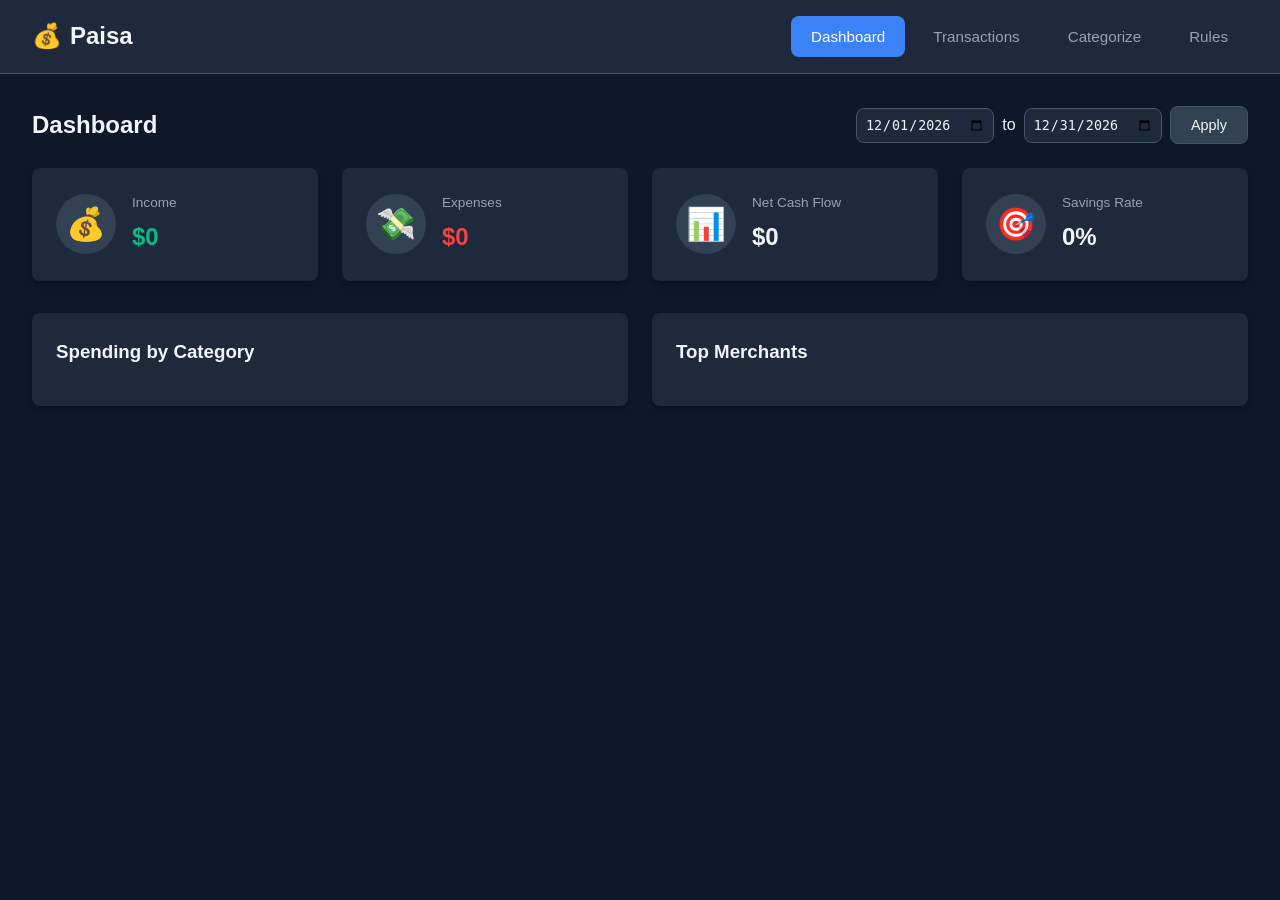
==== templates/index.html @ d26f718a "Initial commit: Paisa personal finance tracker Features: - PDF and CSV bank statement parsing - Auto" ====
<!DOCTYPE html>
<html lang="en">
<head>
    <meta charset="UTF-8">
    <meta name="viewport" content="width=device-width, initial-scale=1.0">
    <title>Paisa - Personal Finance Tracker</title>
    <link rel="stylesheet" href="/static/style.css">
</head>
<body>
    <div class="app">
        <!-- Header -->
        <header class="header">
            <div class="logo">
                <span class="logo-icon">💰</span>
                <span class="logo-text">Paisa</span>
            </div>
            <nav class="nav-tabs">
                <button class="nav-tab active" data-tab="dashboard">Dashboard</button>
                <button class="nav-tab" data-tab="transactions">Transactions</button>
                <button class="nav-tab" data-tab="categorize">Categorize</button>
                <button class="nav-tab" data-tab="rules">Rules</button>
            </nav>
        </header>

        <!-- Main Content -->
        <main class="main">
            <!-- Dashboard Tab -->
            <section id="dashboard" class="tab-content active">
                <div class="dashboard-header">
                    <h2>Dashboard</h2>
                    <div class="date-range">
                        <input type="date" id="dash-start-date" />
                        <span>to</span>
                        <input type="date" id="dash-end-date" />
                        <button class="btn btn-secondary" onclick="loadDashboard()">Apply</button>
                    </div>
                </div>
                
                <div class="summary-cards">
                    <div class="card income">
                        <div class="card-icon">💰</div>
                        <div class="card-content">
                            <div class="card-label">Income</div>
                            <div class="card-value" id="total-income">$0</div>
                        </div>
                    </div>
                    <div class="card expenses">
                        <div class="card-icon">💸</div>
                        <div class="card-content">
                            <div class="card-label">Expenses</div>
                            <div class="card-value" id="total-expenses">$0</div>
                        </div>
                    </div>
                    <div class="card net">
                        <div class="card-icon">📊</div>
                        <div class="card-content">
                            <div class="card-label">Net Cash Flow</div>
                            <div class="card-value" id="net-cashflow">$0</div>
                        </div>
                    </div>
                    <div class="card savings">
                        <div class="card-icon">🎯</div>
                        <div class="card-content">
                            <div class="card-label">Savings Rate</div>
                            <div class="card-value" id="savings-rate">0%</div>
                        </div>
                    </div>
                </div>

                <div class="dashboard-grid">
                    <div class="panel category-breakdown">
                        <h3>Spending by Category</h3>
                        <div id="category-list" class="category-list"></div>
                    </div>
                    <div class="panel top-merchants">
                        <h3>Top Merchants</h3>
                        <div id="merchant-list" class="merchant-list"></div>
                    </div>
                </div>
            </section>

            <!-- Transactions Tab -->
            <section id="transactions" class="tab-content">
                <div class="transactions-header">
                    <h2>Transactions</h2>
                    <button class="btn btn-primary" onclick="showUploadModal()">
                        📤 Import Statement
                    </button>
                </div>

                <div class="filters">
                    <input type="text" id="search-input" placeholder="Search transactions..." />
                    <input type="date" id="filter-start" />
                    <input type="date" id="filter-end" />
                    <select id="filter-category">
                        <option value="">All Categories</option>
                    </select>
                    <input type="number" id="filter-min" placeholder="Min $" />
                    <input type="number" id="filter-max" placeholder="Max $" />
                    <button class="btn btn-secondary" onclick="loadTransactions()">Filter</button>
                    <button class="btn btn-ghost" onclick="clearFilters()">Clear</button>
                </div>

                <div class="transactions-table-wrapper">
                    <table class="transactions-table">
                        <thead>
                            <tr>
                                <th><input type="checkbox" id="select-all" onchange="toggleSelectAll()" /></th>
                                <th>Date</th>
                                <th>Description</th>
                                <th>Category</th>
                                <th>Amount</th>
                                <th>Account</th>
                            </tr>
                        </thead>
                        <tbody id="transactions-body"></tbody>
                    </table>
                </div>

                <div class="bulk-actions" id="bulk-actions" style="display: none;">
                    <span id="selected-count">0 selected</span>
                    <select id="bulk-category">
                        <option value="">Set Category...</option>
                    </select>
                    <button class="btn btn-primary" onclick="bulkCategorize()">Apply</button>
                </div>
            </section>

            <!-- Categorize Tab -->
            <section id="categorize" class="tab-content">
                <div class="categorize-header">
                    <h2>Uncategorized Transactions</h2>
                    <span id="uncategorized-count" class="badge">0</span>
                </div>
                <p class="help-text">Review and categorize transactions. Creating rules will auto-categorize future imports.</p>
                
                <div id="uncategorized-list" class="uncategorized-list"></div>
            </section>

            <!-- Rules Tab -->
            <section id="rules" class="tab-content">
                <div class="rules-header">
                    <h2>Categorization Rules</h2>
                    <button class="btn btn-primary" onclick="showAddRuleModal()">+ Add Rule</button>
                </div>
                <p class="help-text">Rules automatically categorize transactions when you import statements.</p>
                
                <div id="rules-list" class="rules-list"></div>
            </section>
        </main>

        <!-- Upload Modal -->
        <div id="upload-modal" class="modal">
            <div class="modal-content">
                <div class="modal-header">
                    <h3>Import Statement</h3>
                    <button class="close-btn" onclick="hideUploadModal()">&times;</button>
                </div>
                <div class="modal-body">
                    <div class="drop-zone" id="drop-zone">
                        <div class="drop-zone-content">
                            <span class="drop-icon">📁</span>
                            <p>Drag & drop your bank statement here</p>
                            <p class="small">or click to browse</p>
                            <p class="supported">Supports: PDF, CSV, Excel</p>
                        </div>
                        <input type="file" id="file-input" accept=".csv,.pdf,.xlsx,.xls" />
                    </div>
                    <div id="upload-status" class="upload-status"></div>
                </div>
            </div>
        </div>

        <!-- Add Rule Modal -->
        <div id="rule-modal" class="modal">
            <div class="modal-content">
                <div class="modal-header">
                    <h3>Add Categorization Rule</h3>
                    <button class="close-btn" onclick="hideRuleModal()">&times;</button>
                </div>
                <div class="modal-body">
                    <div class="form-group">
                        <label>Pattern (case-insensitive)</label>
                        <input type="text" id="rule-pattern" placeholder="e.g., STARBUCKS" />
                        <small>Matches if transaction description contains this text</small>
                    </div>
                    <div class="form-group">
                        <label>Category</label>
                        <select id="rule-category"></select>
                    </div>
                    <div class="form-group">
                        <label>
                            <input type="checkbox" id="rule-apply-existing" checked />
                            Apply to existing uncategorized transactions
                        </label>
                    </div>
                    <button class="btn btn-primary" onclick="saveRule()">Save Rule</button>
                </div>
            </div>
        </div>

        <!-- Category Picker Modal -->
        <div id="category-modal" class="modal">
            <div class="modal-content modal-small">
                <div class="modal-header">
                    <h3>Select Category</h3>
                    <button class="close-btn" onclick="hideCategoryModal()">&times;</button>
                </div>
                <div class="modal-body">
                    <div id="category-picker" class="category-picker"></div>
                </div>
            </div>
        </div>
    </div>

    <script src="/static/app.js"></script>
</body>
</html>
---- static/style.css ----
/* Paisa - Personal Finance Tracker CSS */

:root {
    --bg-primary: #0f172a;
    --bg-secondary: #1e293b;
    --bg-card: #334155;
    --text-primary: #f1f5f9;
    --text-secondary: #94a3b8;
    --accent: #3b82f6;
    --accent-hover: #2563eb;
    --success: #10b981;
    --danger: #ef4444;
    --warning: #f59e0b;
    --border: #475569;
    --radius: 8px;
    --shadow: 0 4px 6px -1px rgba(0, 0, 0, 0.3);
}

* {
    margin: 0;
    padding: 0;
    box-sizing: border-box;
}

body {
    font-family: -apple-system, BlinkMacSystemFont, 'Segoe UI', Roboto, 'Helvetica Neue', Arial, sans-serif;
    background: var(--bg-primary);
    color: var(--text-primary);
    line-height: 1.6;
}

.app {
    min-height: 100vh;
    display: flex;
    flex-direction: column;
}

/* Header */
.header {
    background: var(--bg-secondary);
    padding: 1rem 2rem;
    display: flex;
    justify-content: space-between;
    align-items: center;
    border-bottom: 1px solid var(--border);
    position: sticky;
    top: 0;
    z-index: 100;
}

.logo {
    display: flex;
    align-items: center;
    gap: 0.5rem;
}

.logo-icon {
    font-size: 1.5rem;
}

.logo-text {
    font-size: 1.5rem;
    font-weight: 700;
    color: var(--text-primary);
}

.nav-tabs {
    display: flex;
    gap: 0.5rem;
}

.nav-tab {
    background: transparent;
    border: none;
    color: var(--text-secondary);
    padding: 0.75rem 1.25rem;
    border-radius: var(--radius);
    cursor: pointer;
    font-size: 0.95rem;
    transition: all 0.2s;
}

.nav-tab:hover {
    background: var(--bg-card);
    color: var(--text-primary);
}

.nav-tab.active {
    background: var(--accent);
    color: white;
}

/* Main Content */
.main {
    flex: 1;
    padding: 2rem;
    max-width: 1400px;
    margin: 0 auto;
    width: 100%;
}

.tab-content {
    display: none;
}

.tab-content.active {
    display: block;
}

/* Buttons */
.btn {
    padding: 0.625rem 1.25rem;
    border-radius: var(--radius);
    border: none;
    cursor: pointer;
    font-size: 0.9rem;
    font-weight: 500;
    transition: all 0.2s;
    display: inline-flex;
    align-items: center;
    gap: 0.5rem;
}

.btn-primary {
    background: var(--accent);
    color: white;
}

.btn-primary:hover {
    background: var(--accent-hover);
}

.btn-secondary {
    background: var(--bg-card);
    color: var(--text-primary);
    border: 1px solid var(--border);
}

.btn-secondary:hover {
    background: var(--border);
}

.btn-ghost {
    background: transparent;
    color: var(--text-secondary);
}

.btn-ghost:hover {
    color: var(--text-primary);
}

.btn-danger {
    background: var(--danger);
    color: white;
}

.btn-sm {
    padding: 0.375rem 0.75rem;
    font-size: 0.8rem;
}

/* Cards */
.summary-cards {
    display: grid;
    grid-template-columns: repeat(auto-fit, minmax(220px, 1fr));
    gap: 1.5rem;
    margin-bottom: 2rem;
}

.card {
    background: var(--bg-secondary);
    padding: 1.5rem;
    border-radius: var(--radius);
    display: flex;
    align-items: center;
    gap: 1rem;
    box-shadow: var(--shadow);
}

.card-icon {
    font-size: 2rem;
    background: var(--bg-card);
    width: 60px;
    height: 60px;
    border-radius: 50%;
    display: flex;
    align-items: center;
    justify-content: center;
}

.card-label {
    color: var(--text-secondary);
    font-size: 0.85rem;
    margin-bottom: 0.25rem;
}

.card-value {
    font-size: 1.5rem;
    font-weight: 700;
}

.card.income .card-value { color: var(--success); }
.card.expenses .card-value { color: var(--danger); }
.card.net .card-value.positive { color: var(--success); }
.card.net .card-value.negative { color: var(--danger); }

/* Dashboard */
.dashboard-header {
    display: flex;
    justify-content: space-between;
    align-items: center;
    margin-bottom: 1.5rem;
}

.date-range {
    display: flex;
    align-items: center;
    gap: 0.5rem;
}

.date-range input {
    background: var(--bg-secondary);
    border: 1px solid var(--border);
    color: var(--text-primary);
    padding: 0.5rem;
    border-radius: var(--radius);
}

.dashboard-grid {
    display: grid;
    grid-template-columns: repeat(auto-fit, minmax(400px, 1fr));
    gap: 1.5rem;
}

.panel {
    background: var(--bg-secondary);
    padding: 1.5rem;
    border-radius: var(--radius);
    box-shadow: var(--shadow);
}

.panel h3 {
    margin-bottom: 1rem;
    color: var(--text-primary);
}

/* Category List */
.category-list, .merchant-list {
    display: flex;
    flex-direction: column;
    gap: 0.75rem;
    max-height: 400px;
    overflow-y: auto;
}

.category-item, .merchant-item {
    display: flex;
    align-items: center;
    gap: 1rem;
    padding: 0.75rem;
    background: var(--bg-card);
    border-radius: var(--radius);
}

.category-icon {
    font-size: 1.25rem;
}

.category-name, .merchant-name {
    flex: 1;
}

.category-amount, .merchant-amount {
    font-weight: 600;
    color: var(--text-primary);
}

.category-bar {
    height: 4px;
    background: var(--border);
    border-radius: 2px;
    overflow: hidden;
    margin-top: 0.5rem;
}

.category-bar-fill {
    height: 100%;
    border-radius: 2px;
    transition: width 0.3s;
}

/* Transactions */
.transactions-header {
    display: flex;
    justify-content: space-between;
    align-items: center;
    margin-bottom: 1.5rem;
}

.filters {
    display: flex;
    gap: 0.75rem;
    flex-wrap: wrap;
    margin-bottom: 1.5rem;
    padding: 1rem;
    background: var(--bg-secondary);
    border-radius: var(--radius);
}

.filters input, .filters select {
    background: var(--bg-card);
    border: 1px solid var(--border);
    color: var(--text-primary);
    padding: 0.5rem 0.75rem;
    border-radius: var(--radius);
    font-size: 0.9rem;
}

.filters input::placeholder {
    color: var(--text-secondary);
}

#search-input {
    flex: 1;
    min-width: 200px;
}

.transactions-table-wrapper {
    background: var(--bg-secondary);
    border-radius: var(--radius);
    overflow: hidden;
}

.transactions-table {
    width: 100%;
    border-collapse: collapse;
}

.transactions-table th,
.transactions-table td {
    padding: 1rem;
    text-align: left;
    border-bottom: 1px solid var(--border);
}

.transactions-table th {
    background: var(--bg-card);
    color: var(--text-secondary);
    font-weight: 500;
    font-size: 0.85rem;
    text-transform: uppercase;
    letter-spacing: 0.05em;
}

.transactions-table tbody tr:hover {
    background: var(--bg-card);
}

.amount-debit {
    color: var(--danger);
}

.amount-credit {
    color: var(--success);
}

.category-badge {
    display: inline-flex;
    align-items: center;
    gap: 0.375rem;
    padding: 0.25rem 0.75rem;
    background: var(--bg-card);
    border-radius: 999px;
    font-size: 0.85rem;
    cursor: pointer;
    border: 1px solid transparent;
    transition: all 0.2s;
}

.category-badge:hover {
    border-color: var(--accent);
}

.bulk-actions {
    display: flex;
    align-items: center;
    gap: 1rem;
    padding: 1rem;
    background: var(--bg-secondary);
    border-radius: var(--radius);
    margin-top: 1rem;
}

/* Uncategorized List */
.categorize-header {
    display: flex;
    align-items: center;
    gap: 1rem;
    margin-bottom: 0.5rem;
}

.badge {
    background: var(--warning);
    color: white;
    padding: 0.25rem 0.75rem;
    border-radius: 999px;
    font-size: 0.85rem;
    font-weight: 600;
}

.help-text {
    color: var(--text-secondary);
    margin-bottom: 1.5rem;
}

.uncategorized-list {
    display: flex;
    flex-direction: column;
    gap: 1rem;
}

.uncategorized-item {
    background: var(--bg-secondary);
    padding: 1.25rem;
    border-radius: var(--radius);
    display: grid;
    grid-template-columns: 1fr auto auto;
    gap: 1rem;
    align-items: center;
}

.tx-details {
    display: flex;
    flex-direction: column;
    gap: 0.25rem;
}

.tx-description {
    font-weight: 500;
}

.tx-meta {
    color: var(--text-secondary);
    font-size: 0.85rem;
}

.tx-amount {
    font-size: 1.1rem;
    font-weight: 600;
}

.tx-actions {
    display: flex;
    gap: 0.5rem;
}

/* Rules List */
.rules-header {
    display: flex;
    justify-content: space-between;
    align-items: center;
    margin-bottom: 0.5rem;
}

.rules-list {
    display: flex;
    flex-direction: column;
    gap: 0.75rem;
}

.rule-item {
    background: var(--bg-secondary);
    padding: 1rem 1.25rem;
    border-radius: var(--radius);
    display: flex;
    justify-content: space-between;
    align-items: center;
}

.rule-pattern {
    font-family: 'Monaco', 'Menlo', monospace;
    background: var(--bg-card);
    padding: 0.25rem 0.5rem;
    border-radius: 4px;
    font-size: 0.9rem;
}

.rule-arrow {
    color: var(--text-secondary);
    margin: 0 1rem;
}

.rule-match-count {
    color: var(--text-secondary);
    font-size: 0.85rem;
}

/* Modal */
.modal {
    display: none;
    position: fixed;
    top: 0;
    left: 0;
    right: 0;
    bottom: 0;
    background: rgba(0, 0, 0, 0.7);
    z-index: 1000;
    align-items: center;
    justify-content: center;
}

.modal.show {
    display: flex;
}

.modal-content {
    background: var(--bg-secondary);
    border-radius: var(--radius);
    width: 100%;
    max-width: 500px;
    max-height: 90vh;
    overflow-y: auto;
}

.modal-small {
    max-width: 350px;
}

.modal-header {
    display: flex;
    justify-content: space-between;
    align-items: center;
    padding: 1rem 1.5rem;
    border-bottom: 1px solid var(--border);
}

.close-btn {
    background: none;
    border: none;
    color: var(--text-secondary);
    font-size: 1.5rem;
    cursor: pointer;
    line-height: 1;
}

.close-btn:hover {
    color: var(--text-primary);
}

.modal-body {
    padding: 1.5rem;
}

/* Drop Zone */
.drop-zone {
    border: 2px dashed var(--border);
    border-radius: var(--radius);
    padding: 3rem 2rem;
    text-align: center;
    cursor: pointer;
    transition: all 0.2s;
    position: relative;
}

.drop-zone:hover, .drop-zone.drag-over {
    border-color: var(--accent);
    background: rgba(59, 130, 246, 0.1);
}

.drop-zone input {
    position: absolute;
    width: 100%;
    height: 100%;
    top: 0;
    left: 0;
    opacity: 0;
    cursor: pointer;
}

.drop-icon {
    font-size: 3rem;
    display: block;
    margin-bottom: 1rem;
}

.drop-zone p {
    color: var(--text-secondary);
}

.drop-zone .small {
    font-size: 0.85rem;
}

.drop-zone .supported {
    margin-top: 1rem;
    font-size: 0.8rem;
    color: var(--text-secondary);
}

.upload-status {
    margin-top: 1rem;
    padding: 1rem;
    border-radius: var(--radius);
    display: none;
}

.upload-status.success {
    display: block;
    background: rgba(16, 185, 129, 0.2);
    color: var(--success);
}

.upload-status.error {
    display: block;
    background: rgba(239, 68, 68, 0.2);
    color: var(--danger);
}

.upload-status.loading {
    display: block;
    background: rgba(59, 130, 246, 0.2);
    color: var(--accent);
}

/* Form */
.form-group {
    margin-bottom: 1.25rem;
}

.form-group label {
    display: block;
    margin-bottom: 0.5rem;
    font-weight: 500;
}

.form-group input[type="text"],
.form-group select {
    width: 100%;
    background: var(--bg-card);
    border: 1px solid var(--border);
    color: var(--text-primary);
    padding: 0.75rem;
    border-radius: var(--radius);
    font-size: 1rem;
}

.form-group small {
    color: var(--text-secondary);
    font-size: 0.8rem;
    margin-top: 0.25rem;
    display: block;
}

.form-group input[type="checkbox"] {
    margin-right: 0.5rem;
}

/* Category Picker */
.category-picker {
    display: grid;
    grid-template-columns: repeat(2, 1fr);
    gap: 0.5rem;
}

.category-picker-item {
    display: flex;
    align-items: center;
    gap: 0.5rem;
    padding: 0.625rem 0.75rem;
    background: var(--bg-card);
    border: 1px solid transparent;
    border-radius: var(--radius);
    cursor: pointer;
    transition: all 0.2s;
}

.category-picker-item:hover {
    border-color: var(--accent);
}

/* Scrollbar */
::-webkit-scrollbar {
    width: 8px;
    height: 8px;
}

::-webkit-scrollbar-track {
    background: var(--bg-primary);
}

::-webkit-scrollbar-thumb {
    background: var(--border);
    border-radius: 4px;
}

::-webkit-scrollbar-thumb:hover {
    background: var(--text-secondary);
}

/* Responsive */
@media (max-width: 768px) {
    .header {
        flex-direction: column;
        gap: 1rem;
    }
    
    .nav-tabs {
        width: 100%;
        overflow-x: auto;
    }
    
    .main {
        padding: 1rem;
    }
    
    .dashboard-grid {
        grid-template-columns: 1fr;
    }
    
    .filters {
        flex-direction: column;
    }
    
    .uncategorized-item {
        grid-template-columns: 1fr;
    }
    
    .tx-actions {
        justify-content: flex-end;
    }
}
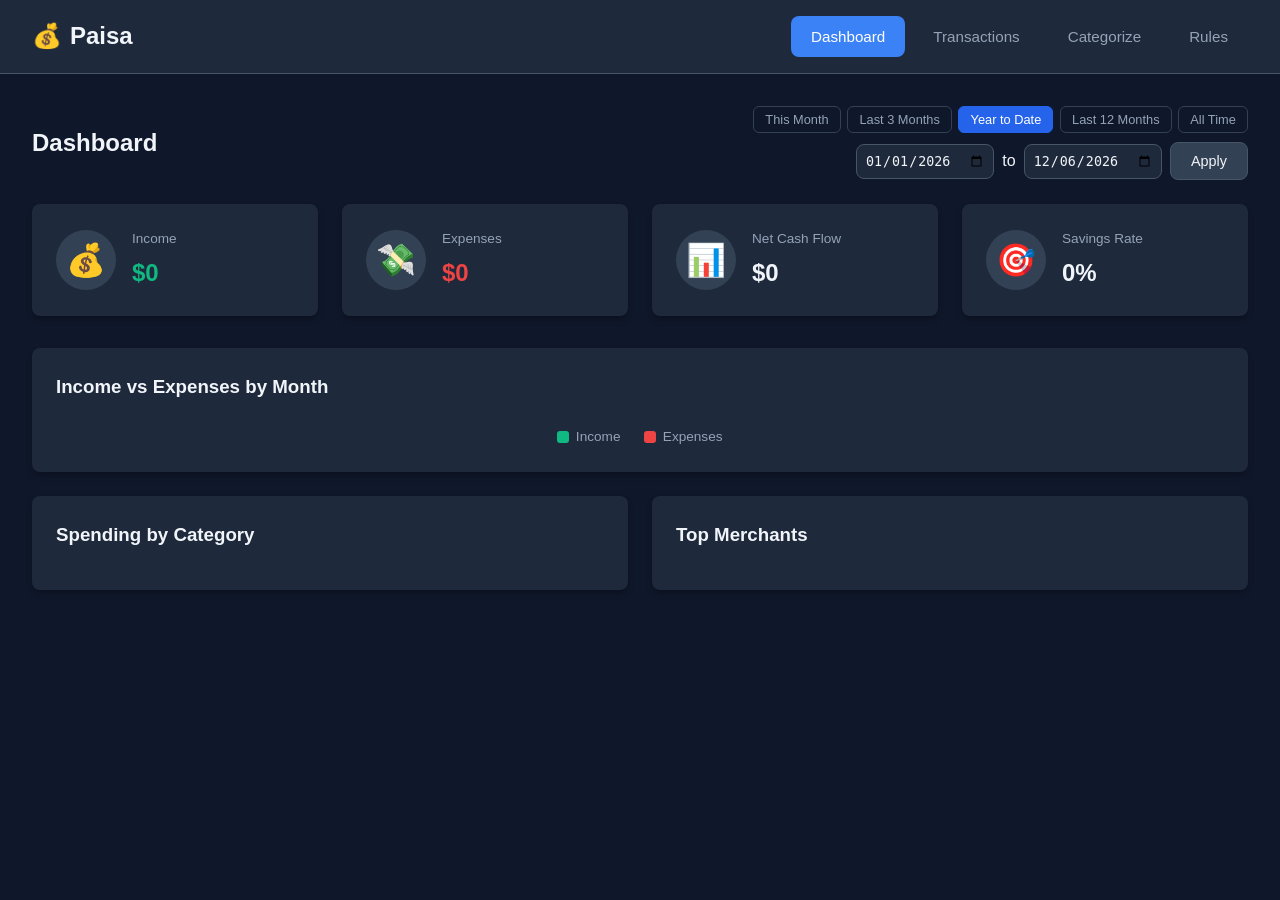
==== commit d80bb1d1: "Add Plaid integration, PNC parser, and dashboard upgrades - Plaid: link/sync/liabilities/investments" ====
--- a/templates/index.html
+++ b/templates/index.html
@@ -28,11 +28,20 @@
             <section id="dashboard" class="tab-content active">
                 <div class="dashboard-header">
                     <h2>Dashboard</h2>
-                    <div class="date-range">
-                        <input type="date" id="dash-start-date" />
-                        <span>to</span>
-                        <input type="date" id="dash-end-date" />
-                        <button class="btn btn-secondary" onclick="loadDashboard()">Apply</button>
+                    <div class="date-controls">
+                        <div class="date-presets">
+                            <button class="preset-btn" data-preset="month" onclick="applyPreset('month')">This Month</button>
+                            <button class="preset-btn" data-preset="3m" onclick="applyPreset('3m')">Last 3 Months</button>
+                            <button class="preset-btn active" data-preset="ytd" onclick="applyPreset('ytd')">Year to Date</button>
+                            <button class="preset-btn" data-preset="12m" onclick="applyPreset('12m')">Last 12 Months</button>
+                            <button class="preset-btn" data-preset="all" onclick="applyPreset('all')">All Time</button>
+                        </div>
+                        <div class="date-range">
+                            <input type="date" id="dash-start-date" />
+                            <span>to</span>
+                            <input type="date" id="dash-end-date" />
+                            <button class="btn btn-secondary" onclick="loadDashboard()">Apply</button>
+                        </div>
                     </div>
                 </div>
                 
@@ -67,9 +76,24 @@
                     </div>
                 </div>
 
+                <div class="panel accounts-panel" id="accounts-panel" style="display:none;">
+                    <h3>Accounts</h3>
+                    <div id="accounts-list" class="accounts-list"></div>
+                </div>
+
+                <div class="panel trend-panel">
+                    <h3>Income vs Expenses by Month</h3>
+                    <div id="trend-chart" class="trend-chart"></div>
+                    <div class="trend-legend">
+                        <span class="legend-item"><span class="legend-swatch income"></span>Income</span>
+                        <span class="legend-item"><span class="legend-swatch expenses"></span>Expenses</span>
+                    </div>
+                </div>
+
                 <div class="dashboard-grid">
                     <div class="panel category-breakdown">
                         <h3>Spending by Category</h3>
+                        <div id="category-donut" class="category-donut"></div>
                         <div id="category-list" class="category-list"></div>
                     </div>
                     <div class="panel top-merchants">
@@ -83,10 +107,22 @@
             <section id="transactions" class="tab-content">
                 <div class="transactions-header">
                     <h2>Transactions</h2>
-                    <button class="btn btn-primary" onclick="showUploadModal()">
-                        📤 Import Statement
-                    </button>
-                </div>
+                    <div class="header-actions">
+                        <button class="btn btn-primary" id="connect-bank-btn" onclick="connectBank()">
+                            🏦 Connect Bank
+                        </button>
+                        <button class="btn btn-secondary" id="sync-btn" onclick="syncPlaid()" style="display: none;">
+                            🔄 Sync
+                        </button>
+                        <button class="btn btn-secondary" onclick="showUploadModal()">
+                            📤 Import Statement
+                        </button>
+                    </div>
+                </div>
+
+                <!-- Linked bank accounts (Plaid) -->
+                <div id="linked-accounts" class="linked-accounts"></div>
+                <div id="plaid-status" class="upload-status"></div>
 
                 <div class="filters">
                     <input type="text" id="search-input" placeholder="Search transactions..." />
@@ -213,6 +249,9 @@
         </div>
     </div>
 
+    <!-- Plaid Link widget -->
+    <script src="https://cdn.plaid.com/link/v2/stable/link-initialize.js"></script>
     <script src="/static/app.js"></script>
+    <script src="/static/plaid.js"></script>
 </body>
 </html>
--- a/static/style.css
+++ b/static/style.css
@@ -729,3 +729,230 @@
         justify-content: flex-end;
     }
 }
+
+/* ==================== PLAID / LINKED ACCOUNTS ==================== */
+.header-actions {
+    display: flex;
+    gap: 0.5rem;
+    flex-wrap: wrap;
+}
+
+.btn-sm {
+    padding: 0.25rem 0.6rem;
+    font-size: 0.8rem;
+}
+
+.linked-accounts {
+    display: flex;
+    flex-direction: column;
+    gap: 0.5rem;
+    margin: 0.75rem 0;
+}
+
+.linked-account {
+    display: flex;
+    align-items: center;
+    justify-content: space-between;
+    padding: 0.75rem 1rem;
+    background: #f8fafc;
+    border: 1px solid #e2e8f0;
+    border-radius: 8px;
+}
+
+.linked-account-info {
+    display: flex;
+    flex-direction: column;
+    gap: 0.15rem;
+}
+
+.linked-account-bank {
+    font-weight: 600;
+}
+
+.linked-account-name {
+    font-size: 0.9rem;
+    color: #475569;
+}
+
+.linked-account-synced {
+    font-size: 0.75rem;
+    color: #94a3b8;
+}
+
+.upload-status.info {
+    color: #2563eb;
+}
+
+.upload-status.success {
+    color: #16a34a;
+}
+
+.upload-status.error {
+    color: #dc2626;
+}
+
+.btn:disabled {
+    opacity: 0.5;
+    cursor: not-allowed;
+}
+
+/* ==================== TREND CHART ==================== */
+.trend-panel {
+    margin-bottom: 1.5rem;
+}
+
+.trend-chart {
+    width: 100%;
+    overflow-x: auto;
+}
+
+.trend-legend {
+    display: flex;
+    gap: 1.5rem;
+    justify-content: center;
+    margin-top: 0.5rem;
+    font-size: 0.85rem;
+    color: #94a3b8;
+}
+
+.legend-item {
+    display: inline-flex;
+    align-items: center;
+    gap: 0.4rem;
+}
+
+.legend-swatch {
+    width: 12px;
+    height: 12px;
+    border-radius: 3px;
+    display: inline-block;
+}
+
+.legend-swatch.income {
+    background: #10b981;
+}
+
+.legend-swatch.expenses {
+    background: #ef4444;
+}
+
+/* ==================== DATE PRESETS ==================== */
+.date-controls {
+    display: flex;
+    flex-direction: column;
+    gap: 0.6rem;
+    align-items: flex-end;
+}
+
+.date-presets {
+    display: flex;
+    gap: 0.4rem;
+    flex-wrap: wrap;
+}
+
+.preset-btn {
+    background: transparent;
+    border: 1px solid #334155;
+    color: #94a3b8;
+    padding: 0.3rem 0.7rem;
+    border-radius: 6px;
+    font-size: 0.8rem;
+    cursor: pointer;
+    transition: all 0.15s;
+}
+
+.preset-btn:hover {
+    border-color: #475569;
+    color: #e2e8f0;
+}
+
+.preset-btn.active {
+    background: #2563eb;
+    border-color: #2563eb;
+    color: #fff;
+}
+
+/* ==================== ACCOUNTS PANEL ==================== */
+.accounts-panel { margin-bottom: 1.5rem; }
+
+.accounts-list {
+    display: grid;
+    grid-template-columns: repeat(auto-fill, minmax(260px, 1fr));
+    gap: 1rem;
+}
+
+.institution-group {
+    border: 1px solid #334155;
+    border-radius: 8px;
+    padding: 0.75rem 1rem;
+    background: #0f172a;
+}
+
+.institution-head {
+    display: flex;
+    justify-content: space-between;
+    font-weight: 600;
+    border-bottom: 1px solid #334155;
+    padding-bottom: 0.4rem;
+    margin-bottom: 0.4rem;
+}
+
+.institution-total { color: #10b981; }
+
+.account-row {
+    display: flex;
+    justify-content: space-between;
+    font-size: 0.85rem;
+    color: #cbd5e1;
+    padding: 0.15rem 0;
+}
+
+.account-bal { color: #e2e8f0; }
+
+.accounts-grand {
+    grid-column: 1 / -1;
+    display: flex;
+    justify-content: space-between;
+    font-weight: 700;
+    border-top: 2px solid #334155;
+    padding-top: 0.6rem;
+    margin-top: 0.2rem;
+}
+
+/* ==================== CATEGORY DONUT ==================== */
+.category-donut { margin-bottom: 1rem; }
+
+.donut-wrap {
+    display: flex;
+    align-items: center;
+    gap: 1.25rem;
+    flex-wrap: wrap;
+    justify-content: center;
+}
+
+.donut-legend {
+    display: flex;
+    flex-direction: column;
+    gap: 0.35rem;
+    font-size: 0.82rem;
+    color: #cbd5e1;
+}
+
+.donut-legend-item {
+    display: flex;
+    align-items: center;
+    gap: 0.45rem;
+}
+
+.donut-swatch {
+    width: 11px;
+    height: 11px;
+    border-radius: 3px;
+    display: inline-block;
+}
+
+.donut-pct {
+    color: #94a3b8;
+    margin-left: auto;
+    padding-left: 0.5rem;
+}
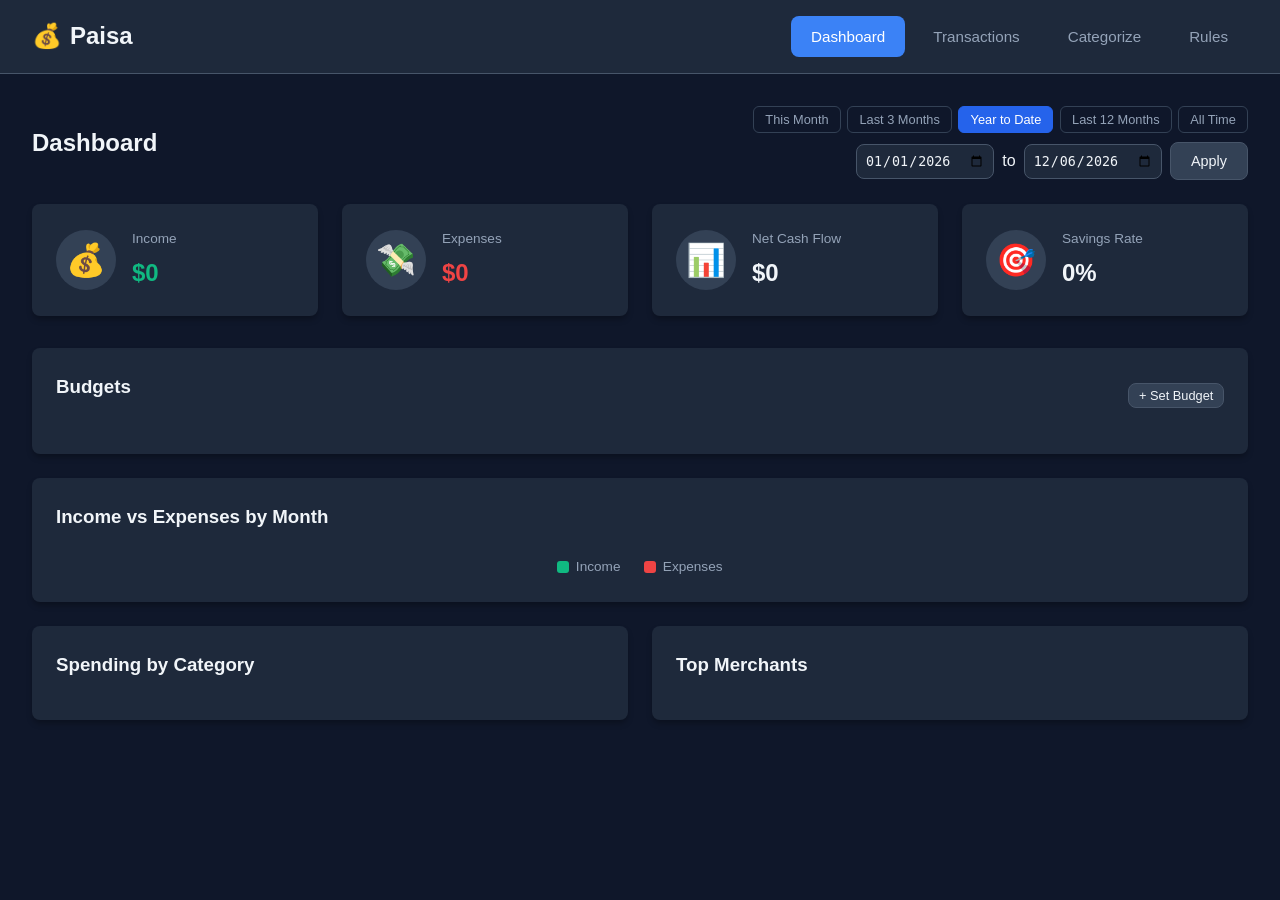
==== commit 6c02e97c: "Add budgets, recurring detection, transfer auto-detect, net worth, and accuracy polish - Budgets: mo" ====
--- a/templates/index.html
+++ b/templates/index.html
@@ -76,9 +76,32 @@
                     </div>
                 </div>
 
+                <div id="summary-extras"></div>
+
+                <div class="panel budgets-panel">
+                    <div class="panel-head">
+                        <h3>Budgets <span class="panel-sub" id="budget-month"></span></h3>
+                        <button class="btn btn-secondary btn-sm" onclick="showBudgetModal()">+ Set Budget</button>
+                    </div>
+                    <div id="budget-list" class="budget-list"></div>
+                </div>
+
+                <div class="panel recurring-panel" id="recurring-panel" style="display:none;">
+                    <h3>Recurring Charges <span class="panel-sub" id="recurring-total"></span></h3>
+                    <div id="recurring-list" class="recurring-list"></div>
+                </div>
+
                 <div class="panel accounts-panel" id="accounts-panel" style="display:none;">
                     <h3>Accounts</h3>
                     <div id="accounts-list" class="accounts-list"></div>
+                </div>
+
+                <div class="panel networth-panel" id="networth-panel" style="display:none;">
+                    <div class="panel-head">
+                        <h3>Net Worth <span class="panel-sub" id="networth-current"></span></h3>
+                        <button class="btn btn-secondary btn-sm" onclick="captureNetWorth()">Capture Now</button>
+                    </div>
+                    <div id="networth-chart" class="trend-chart"></div>
                 </div>
 
                 <div class="panel trend-panel">
@@ -235,6 +258,27 @@
             </div>
         </div>
 
+        <!-- Budget Modal -->
+        <div id="budget-modal" class="modal">
+            <div class="modal-content modal-small">
+                <div class="modal-header">
+                    <h3>Set Monthly Budget</h3>
+                    <button class="close-btn" onclick="hideBudgetModal()">&times;</button>
+                </div>
+                <div class="modal-body">
+                    <div class="form-group">
+                        <label>Category</label>
+                        <select id="budget-category"></select>
+                    </div>
+                    <div class="form-group">
+                        <label>Monthly limit ($)</label>
+                        <input type="number" id="budget-limit" placeholder="e.g. 500" min="0" step="10" />
+                    </div>
+                    <button class="btn btn-primary" onclick="saveBudget()">Save Budget</button>
+                </div>
+            </div>
+        </div>
+
         <!-- Category Picker Modal -->
         <div id="category-modal" class="modal">
             <div class="modal-content modal-small">
--- a/static/style.css
+++ b/static/style.css
@@ -956,3 +956,128 @@
     margin-left: auto;
     padding-left: 0.5rem;
 }
+
+/* ==================== BUDGETS ==================== */
+.budgets-panel { margin-bottom: 1.5rem; }
+
+.panel-head {
+    display: flex;
+    justify-content: space-between;
+    align-items: center;
+    margin-bottom: 0.75rem;
+}
+
+.panel-sub {
+    font-size: 0.8rem;
+    color: #94a3b8;
+    font-weight: 400;
+}
+
+.budget-list {
+    display: grid;
+    grid-template-columns: repeat(auto-fill, minmax(280px, 1fr));
+    gap: 1rem;
+}
+
+.budget-item {
+    border: 1px solid #334155;
+    border-radius: 8px;
+    padding: 0.75rem 1rem;
+    background: #0f172a;
+}
+
+.budget-row {
+    display: flex;
+    justify-content: space-between;
+    font-size: 0.9rem;
+    margin-bottom: 0.4rem;
+}
+
+.budget-cat { font-weight: 600; }
+.budget-nums { color: #cbd5e1; }
+
+.budget-bar {
+    height: 8px;
+    background: #1e293b;
+    border-radius: 4px;
+    overflow: hidden;
+}
+
+.budget-bar-fill {
+    height: 100%;
+    border-radius: 4px;
+    transition: width 0.3s;
+}
+
+.budget-foot {
+    display: flex;
+    justify-content: space-between;
+    align-items: center;
+    font-size: 0.75rem;
+    color: #94a3b8;
+    margin-top: 0.35rem;
+}
+
+.budget-del {
+    background: transparent;
+    border: none;
+    color: #64748b;
+    cursor: pointer;
+    font-size: 0.8rem;
+}
+
+.budget-del:hover { color: #ef4444; }
+
+/* ==================== RECURRING ==================== */
+.recurring-panel { margin-bottom: 1.5rem; }
+
+.recurring-list {
+    display: flex;
+    flex-direction: column;
+    gap: 0.4rem;
+}
+
+.recurring-item {
+    display: grid;
+    grid-template-columns: 1fr auto auto auto;
+    align-items: center;
+    gap: 0.75rem;
+    padding: 0.5rem 0.75rem;
+    border: 1px solid #334155;
+    border-radius: 6px;
+    background: #0f172a;
+    font-size: 0.88rem;
+}
+
+.recurring-merchant { font-weight: 600; }
+.recurring-meta { color: #94a3b8; font-size: 0.78rem; }
+.recurring-flag { font-size: 0.78rem; }
+.recurring-amt { font-weight: 600; color: #e2e8f0; }
+
+/* ==================== SUMMARY EXTRAS ==================== */
+.summary-note {
+    font-size: 0.82rem;
+    color: #94a3b8;
+    margin: 0.25rem 0 1rem;
+    text-align: right;
+}
+
+.anomaly-banner {
+    background: rgba(239, 68, 68, 0.08);
+    border: 1px solid rgba(239, 68, 68, 0.35);
+    border-radius: 8px;
+    padding: 0.75rem 1rem;
+    margin-bottom: 1.5rem;
+}
+
+.anomaly-title {
+    font-weight: 600;
+    color: #f87171;
+}
+
+.anomaly-banner ul {
+    margin: 0.4rem 0 0;
+    padding-left: 1.2rem;
+    font-size: 0.85rem;
+    color: #cbd5e1;
+}
